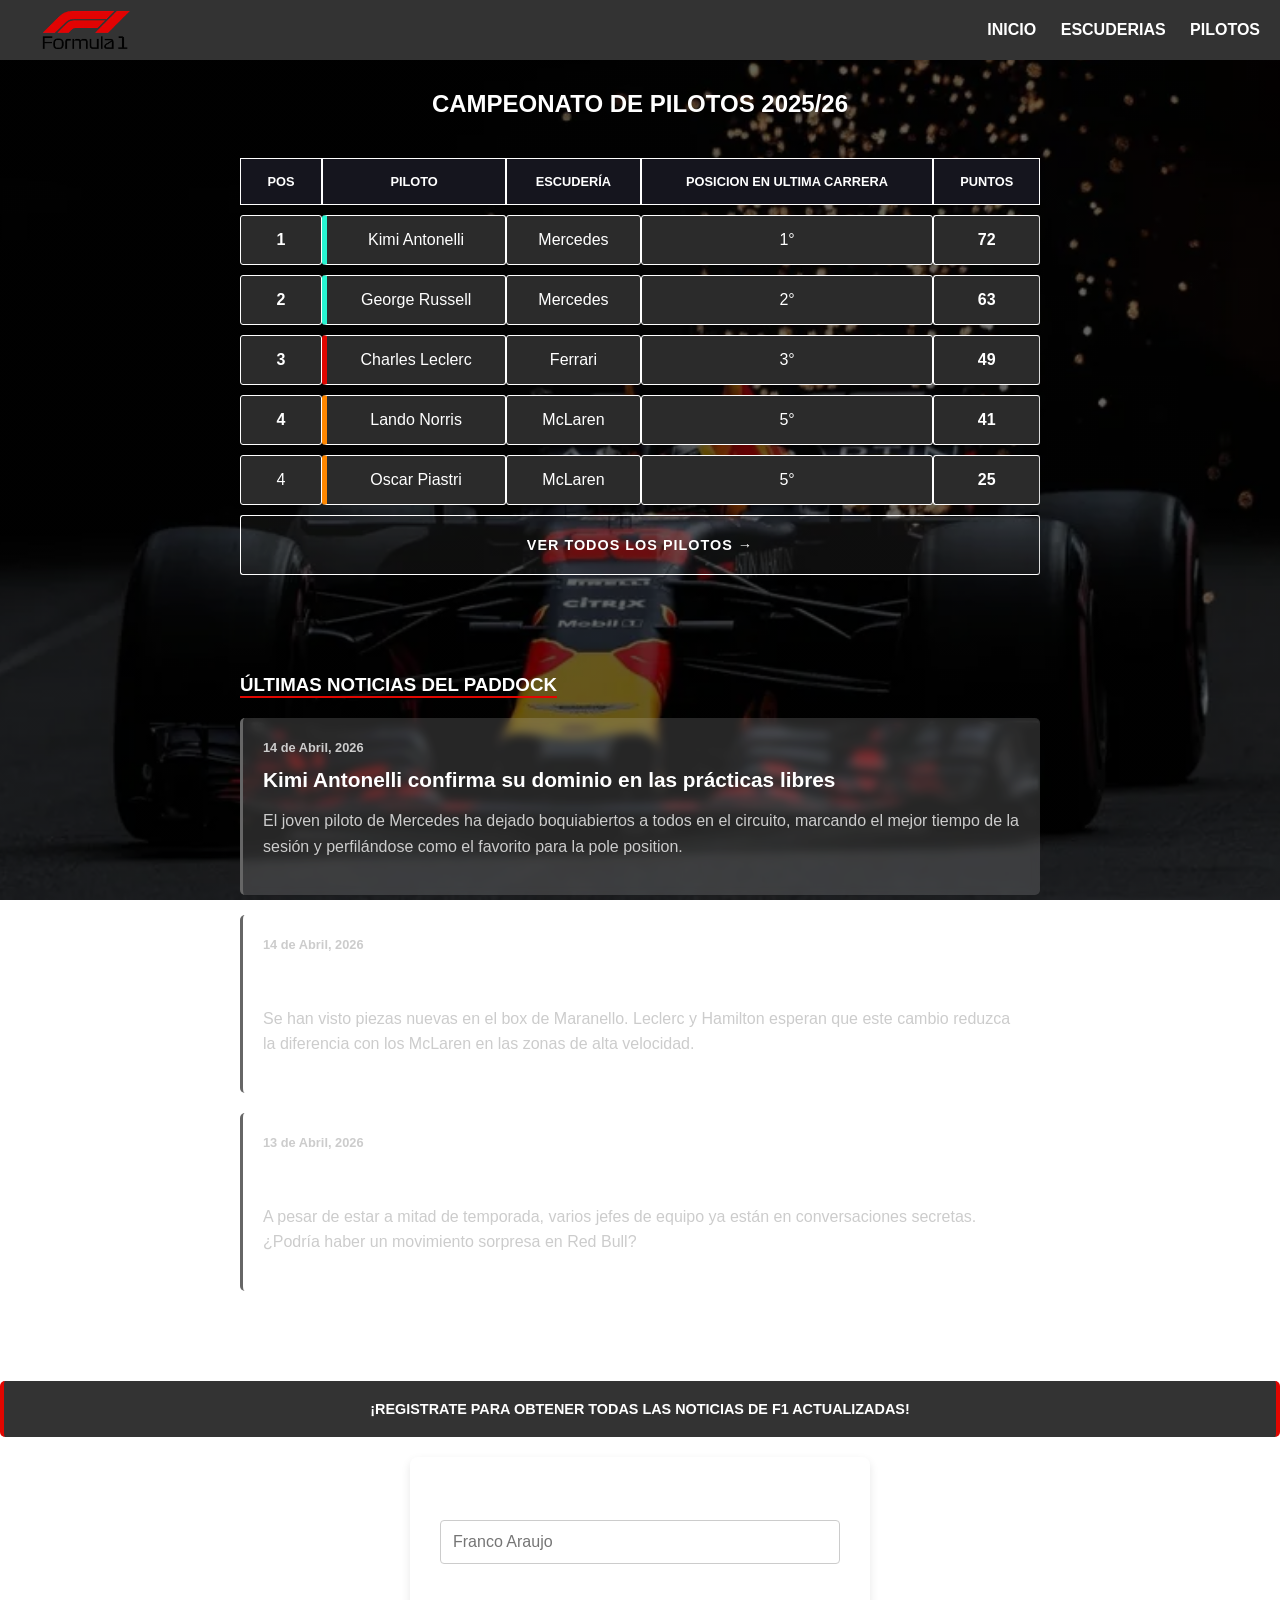
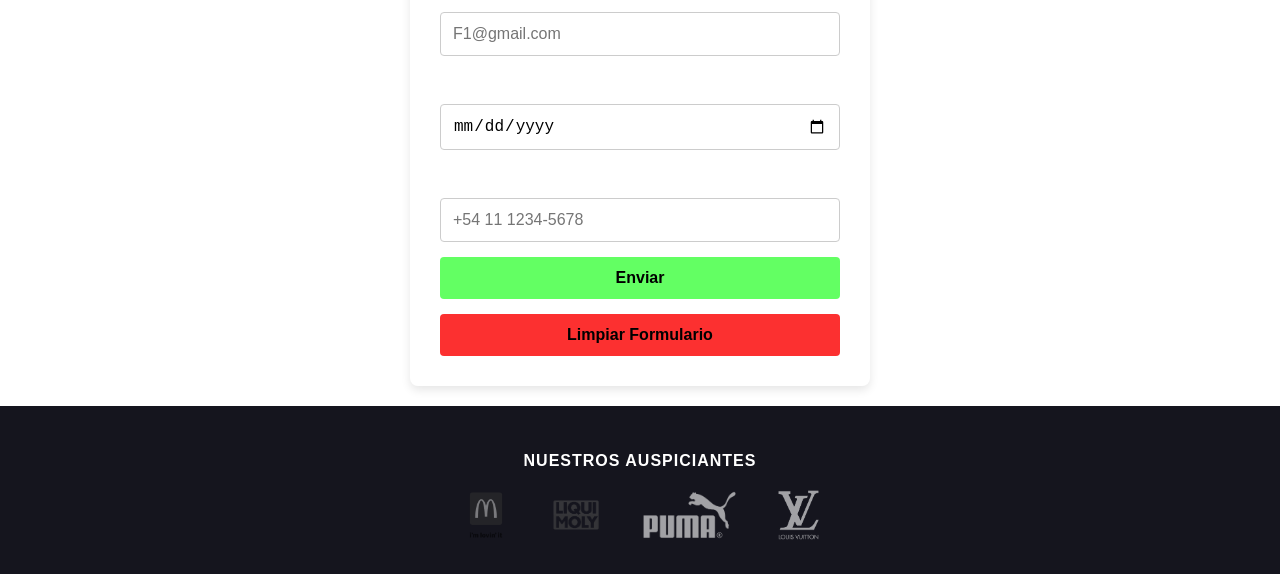
==== index.html @ 3418a6be "Add HTML files for main pages: index, escuderias, and pilotos" ====
<!doctype html>
<html lang="es"> <head>
    <title>Formula 1</title>
    <meta charset="utf-8" />
    <meta name="viewport" content="width=device-width, initial-scale=1" />
    <link rel="stylesheet" href="../CSS/style.css" />
  </head>
  <body alt="Logo Formula 1"> 
    <header class="navbarx"> 
      <h1><a href="./index.html"><img src="../img/F1_logo_mini.webp" alt="Logo Formula 1"></a></h1>
      <nav class="topnav">
        <a href="index.html">Inicio</a>
        <a href="escuderias.html">Escuderias</a>
        <a href="pilotos.html">Pilotos</a>
      </nav>
    </header>

    <div class="content">
  <h2 class="table-title">Campeonato de Pilotos 2025/26</h2>
  <table class="f1-table">
    <thead>
      <tr>
        <th>Pos</th>
        <th>Piloto</th>
        <th>Escudería</th>
        <th>Posicion en ultima carrera</th>
        <th>Puntos</th>
      </tr>
    </thead>
    <tbody>
      <tr >
        <td class="pos">1</td>
        <td class="mercedes-tabla">Kimi Antonelli</td>
        <td>Mercedes</td>
        <td>1°</td>
        <td class="pts">72</td>
      </tr>
      <tr >
        <td class="pos">2</td>
        <td class="mercedes-tabla">George Russell</td>
        <td>Mercedes</td>
        <td>2°</td>
        <td class="pts">63</td>
      </tr>
      <tr >
        <td class="pos">3</td>
        <td class="ferrari-tabla">Charles Leclerc</td>
        <td>Ferrari</td>
        <td>3°</td>
        <td class="pts">49</td>
      </tr>
      <tr >
        <td class="pos">4</td>
        <td class="mclaren-tabla">Lando Norris</td>
        <td>McLaren</td>
        <td>5°</td>
        <td class="pts">41</td>
      </tr>
      <tr >
        <td>4</td>
        <td class="mclaren-tabla">Oscar Piastri</td>
        <td>McLaren</td>
        <td>5°</td>
        <td class="pts">25</td>
      </tr>
      
    <tr class="view-more-row">
        <td colspan="5">
          <a href="pilotos.html" class="view-more-link">Ver todos los pilotos →</a>
        </td>
      </tr>
    </tbody>
  </table>
</div>
<section class="news-section">
    <h3>Últimas Noticias del Paddock</h3>
    
    <article class="news-card">
        <p class="news-date">14 de Abril, 2026</p>
        <h4>Kimi Antonelli confirma su dominio en las prácticas libres</h4>
        <p>El joven piloto de Mercedes ha dejado boquiabiertos a todos en el circuito, marcando el mejor tiempo de la sesión y perfilándose como el favorito para la pole position.</p>
    </article>

    <article class="news-card">
        <p class="news-date">14 de Abril, 2026</p>
        <h4>Rumores en Ferrari: ¿Nuevas mejoras en el fondo plano?</h4>
        <p>Se han visto piezas nuevas en el box de Maranello. Leclerc y Hamilton esperan que este cambio reduzca la diferencia con los McLaren en las zonas de alta velocidad.</p>
    </article>

    <article class="news-card">
        <p class="news-date">13 de Abril, 2026</p>
        <h4>El mercado de pases se enciende para 2027</h4>
        <p>A pesar de estar a mitad de temporada, varios jefes de equipo ya están en conversaciones secretas. ¿Podría haber un movimiento sorpresa en Red Bull?</p>
    </article>
</section>

    <div class="content">
      <p>¡Registrate para obtener todas las noticias de F1 actualizadas!</p>

      <form>
        <label for="newsletter">Nombre</label>
        <input type="text" placeholder="Franco Araujo" required name="Nombre" minlength="3">
        <label for="Email">Correo Electrónico</label>
        <input type="email" placeholder="F1@gmail.com" required name="Email">
        <label for="newsletter">Fecha de nacimiento</label>
        <input type="date" name="Fecha">
        <label for="phone">Número de teléfono</label>
        <input type="text" placeholder="+54 11 1234-5678" name="Teléfono">
        <input type="submit" value="Enviar">
        <input type="reset" value="Limpiar Formulario">
      </form>
    </div>
</body>
    <footer class="footer"> 
  <p>Nuestros auspiciantes</p>
  <div class="sponsors-container"> <a href="https://www.mcdonalds.com" target="_blank" class="sponsor-link">
      <img src="../img/mcdonalds-logo-png_seeklogo-514642.webp" alt="Logo MC DONALDS" class="sponsor-logo">
    </a>

    <a href="https://www.liqui-moly.com" target="_blank" class="sponsor-link">
      <img src="../img/liqui-moly-logo.webp" alt="Logo LIQUI MOLY" class="sponsor-logo">
    </a>

    <a href="https://www.puma.com" target="_blank" class="sponsor-link">
      <img src="../img/puma-logo-png.webp" alt="Logo PUMA" class="sponsor-logo">
    </a>

    <a href="https://la.louisvuitton.com/" target="_blank" class="sponsor-link">
      <img src="../img/Louis-Vuitton-Logo-PNG.webp" alt="Logo LOUIS VUITTON" class="sponsor-logo">
    </a>
    
    
  </div>
</footer>
  
</html>
---- CSS/style.css ----
.navbarx {
    display: flex;
    height: 60px;  
    justify-content: space-between; /* Empuja el logo a un extremo y la nav al otro */
    align-items: center; /* Los centra verticalmente */
    padding: 10px 20px;
    background-color: #333333; 
    color: white;
    position: sticky;  /*para que el nav se quede arriba al scrollear */       
    top: 0;                   /* Se queda pegado justo en el borde superior */
    z-index: 1000;            /* Asegura que pase por ENCIMA de las fotos y tablas */
    box-sizing: border-box;
    margin: auto;
}

/* Ajustamos el tamaño del logo para que quepa en el nav más chico */
.navbarx img {
    height: 100px;             
    width: auto;
    display: block;
}

/* El Menú de Navegación */
.topnav a {
    color: white;        
    text-decoration: none;     /* Quita el subrayado de los links */
    margin-left: 20px;         /* Separa los links entre sí */
    font-weight: bold;
    text-transform: uppercase;
    transition: 0.3s;          /* Para que el cambio de color sea suave */
}

/* Efecto al pasar el mouse (Hover) */
.topnav a:hover {
    color: #e10600;            /* Rojo al pasar el mouse */
}


/* Contenedor y Título */
.table-title {
    text-align: center;
    text-transform: uppercase;
    color: #ffffff;
    font-family: sans-serif;
    margin: 30px 0;
}

/* Estilo Base de la Tabla */
.f1-table {
    width: 90%;
    margin: auto;
}

.f1-table th {
    background-color: #15151e;
    color: white;
    padding: 15px;
    text-transform: uppercase;
    font-size: 0.8rem;
    border: 1px solid #ffffff;
    
}

.f1-table td {
    background-color: rgb(43, 43, 43);
    padding: 15px;
    text-align: center;
    border-radius: 3px;
    border: 1px solid white;
    
}
/* Alineación de datos */
.pos { font-weight: bold; text-align: center; width: 50px; }
.pts { font-weight: bold; text-align: center; }


.mercedes-tabla { border-left: 5px solid #27f4d2 !important;} 
.ferrari-tabla  { border-left: 5px solid #e10600 !important;} 
.mclaren-tabla  { border-left: 5px solid #ff8700 !important;} 
.redbull-tabla  { border-left: 5px solid #3671C6 !important;} 


.f1-table {
    max-width: 800px;
    border-collapse: separate; 
    border-spacing: 0 10px; /* Esto da el efecto de filas separadas */
}

/* 2. En lugar de darle el borde al <tr>, se lo damos a los <td> */
/* Pero solo a los de esa clase específica */

.mercedes-tabla td { border-top: 1px solid #ddd; border-bottom: 1px solid #ddd; }
.mercedes-tabla td:first-child { 
    border-left: 5px solid #27f4d2; 
}

.ferrari-tabla td { border-top: 1px solid #ddd; border-bottom: 1px solid #ddd; }
.ferrari-tabla td:first-child { 
    border-left: 5px solid #e10600; 
}

.mclaren-tabla td { border-top: 1px solid #ddd; border-bottom: 1px solid #ddd; }
.mclaren-tabla td:first-child { 
    border-left: 5px solid #ff8700; 
}

/* 3. Para que el resto de las celdas tengan el borde derecho */
.f1-table td:last-child {
    border-right: 1px solid #ddd;
}
  /* Estilo para la fila de "Ver más" */
.view-more-row td {
    text-align: center;
    padding: 20px !important; /* Le damos más aire */
    background-color: rgba(255, 255, 255, 0.05) !important; /* Un fondo sutil */
}

.view-more-link {
    color: #ffffff;
    text-decoration: none;
    font-weight: bold;
    text-transform: uppercase;
    font-size: 0.9rem;
    letter-spacing: 1px;
    transition: all 0.3s ease;
    display: inline-block;
}

.view-more-link:hover {
    color: rgb(255, 0, 0);
    transform: translateX(15px); /* Pequeño movimiento hacia la derecha */
}

/* Opcional: Quitar el borde de color de la escudería para esta fila */
.view-more-row {
    border-left: none !important;
}

/* Contenedor del formulario */
form {
    background-color: rgba(255, 255, 255, 0.15);
    padding: 30px;
    border-radius: 8px; /* Bordes redondeados */
    box-shadow: 0 4px 10px rgba(0, 0, 0, 0.1); /* Una sombra suave para darle relieve */
    max-width: 400px; /* Evita que el formulario sea gigante */
    margin: 20px auto; /* Lo centra en la pantalla */
    display: flex;
    flex-direction: column; /* Pone un input debajo del otro */
    gap: 15px; /* Crea espacio uniforme entre cada input */
}
form label {
    color: #ffffff;}

/* Estilo para los campos de texto, email y fecha */
input[type="text"],
input[type="email"],
input[type="date"] {
    padding: 12px;
    border: 1px solid #ccc;
    border-radius: 4px;
    font-size: 16px;
    outline: none;
    transition: border-color 0.3s;
}

/* Cambio de color cuando el usuario hace click para escribir */
input:focus {
    border-color: #e10600; /* para indicar que estás escribiendo ahí */
}

/* El botón de enviar */
input[type="submit"] {
    background-color: #63ff63;
    color: rgb(0, 0, 0);
    padding: 12px;
    border: none;
    border-radius: 4px;
    font-weight: bold;
    cursor: pointer; /* Cambia el cursor a una mano */
    transition: background-color 0.3s;
    font-size: 16px;
}
input[type="reset"] {
    background-color: #fc3030;
    color: rgb(0, 0, 0);
    padding: 12px;
    border: none;
    border-radius: 4px;
    font-weight: bold;
    cursor: pointer; /* Cambia el cursor a una mano */
    transition: background-color 0.3s;
    font-size: 16px;
}

/* Efecto al pasar el mouse por el botón */
input[type="submit"]:hover {
    background-color: #35ff23; /* Un rojo más oscuro al presionar */
}
input[type="reset"]:hover {
    background-color: #ff0000; /* Un rojo más oscuro al presionar */
}
body {
    
    background-image: linear-gradient(rgba(0, 0, 0, 0.6), rgba(0, 0, 0, 0.6)), 
                      url(../img/f1_wallpaper.webp);
    
    background-size: cover;       /* La imagen cubre toda la pantalla */
    background-position: center;  /* Centra la foto */
    background-attachment: fixed; /* La imagen se queda quieta mientras haces scroll */
    background-repeat: no-repeat;
    margin: 0;
    font-family: Arial, sans-serif;
    color: white; /* Texto blanco para que resalte */
}

/* Estilos para el Footer */
.footer {
    background-color: #15151e; 
    color: white;
    padding: 30px 20px;
    text-align: center;
}

.footer p {
    text-transform: uppercase;
    font-weight: bold;
    margin-bottom: 20px;
    letter-spacing: 1px;
}

/* 1. Contenedor de logos: Alineación con Flexbox */
.sponsors-container {
    display: flex;
    justify-content: center; /* Centra los logos horizontalmente */
    align-items: center;     /* Los centra verticalmente entre ellos */
    gap: 40px;               /* Espacio uniforme entre cada logo */
    flex-wrap: wrap;         /* Si no caben en la pantalla (móvil), se bajan */
}

/* 2. Estilo base de los logos */
.sponsor-logo {
    height: 50px;            /* Controlamos la altura para que sean uniformes */
    width: auto;             /* Mantiene la proporción */
    
    /* Filtro a Blanco y Negro y opacidad baja */
    filter: grayscale(100%); /* Convierte a B&N completo */
    opacity: 0.6;            /* Lo hace un poco transparente */
    transition: all 0.4s ease; /* Suaviza el cambio al pasar el mouse */
}

/* 3. Efecto al pasar el mouse (Hover) */
.sponsor-link:hover .sponsor-logo {
    filter: grayscale(0%);   /* Vuelve a su color original */
    opacity: 1;              /* Opacidad total */
    transform: scale(1.8);   /* aumento de tamaño */
}

.news-section {
    max-width: 800px;
    margin: 50px auto; /* Mucho margen arriba y abajo para forzar el scroll */
    padding: 20px;
}

.news-section h3 {
    color: #ffffff;
    text-transform: uppercase;
    border-bottom: 2px solid #e10600;
    display: inline-block;
    margin-bottom: 20px;
}

.news-card {
    background: rgba(255, 255, 255, 0.15); 
    backdrop-filter: blur(5px); 
    padding: 20px;
    margin-bottom: 20px;
    border-radius: 5px;
    border-left: 3px solid #666;
    transition: transform 0.3s ease;
}

.news-card:hover {
    transform: translateX(10px); /* Se mueve un poquito al pasar el mouse */
    background: rgba(255, 255, 255, 0.1);
}

.news-date {
    color: #e10600;
    font-size: 0.8rem;
    font-weight: bold;
    margin: 0;
}

.news-card h4 {
    margin: 10px 0;
    color: #fff;
    font-size: 1.3rem;
}

.news-card p {
    color: #ccc;
    line-height: 1.6;
}

.content p {
    background-color: rgba(0, 0, 0, 0.8); /* Negro con 80% de opacidad */
    color: white;
    padding: 20px 40px;       /* Espacio interno para que el texto no toque los bordes del fondo */
    border-radius: 5px;       /* Bordes un poco redondeados estilo F1 */
    border-right:4px solid  #e10600;
    border-left: 4px solid #e10600; /* Detalle en rojo F1 para combinar con la tabla */
    font-weight: bold;
    text-transform: uppercase;
    font-size: 0.9rem;
    text-align: center;
}



/* Contenedor principal de las tarjetas */
.pilots-container {
    display: flex;
    flex-wrap: wrap;         /* Permite que las tarjetas bajen a la siguiente fila */
    justify-content: center; /* Centra las tarjetas si sobra espacio */
    gap: 25px;               /* Espacio entre tarjetas */
    padding: 40px 5%;
}

/* Estilo de la Tarjeta Individual */
.pilot-card {
    background-color: #15151e; /* Fondo oscuro */
    width: 280px;              /* Ancho fijo  */
    border-radius: 15px;
    overflow: hidden;          /* Corta la imagen si sobresale de los bordes redondeados */
    position: relative;
    border-bottom: 5px solid #666; 
    transition: transform 0.3s ease, box-shadow 0.3s ease;
}

.pilot-card:hover {
    transform: translateY(-10px); /* Efecto de levitación */
    box-shadow: 0 10px 20px rgba(0,0,0,0.5);
}

/* Número del piloto arriba a la derecha */
.pilot-number {
    position: absolute;
    top: 10px;
    right: 15px;
    font-size: 2rem;
    font-weight: 900;
    color: rgb(0, 0, 0, 0.7); /* Estilo marca de agua */
    font-style: italic;
    z-index: 10;
}

/* Imagen del piloto */
.pilot-img {
    width: 100%;
    height: 300px;
    object-fit: cover; /* Ajusta la foto sin deformarla */
    filter: grayscale(20%); /* Un toque artístico */
}

/* Información del piloto (Nombre, País, etc) */
.pilot-info {
    padding: 20px;
    background: linear-gradient(transparent, #15151e 20%);
    margin-top: -50px; /* Sube el texto sobre la imagen */
    position: relative;
}

.pilot-country {
    color: #ffffff;
    font-size: 0.8rem;
    text-transform: uppercase;
    
}

.pilot-info h4 {
    margin: 5px 0;
    font-size: 1.5rem;
    color: white;
}

.pilot-team {
    color: #ccc;
    margin: 0;
    font-size: 0.9rem;
}

/* Colores por Escudería */
.mercedes { border-bottom-color: #27f4d2; }
.ferrari { border-bottom-color: #e10600; }
.mclaren { border-bottom-color: #ff8700; }
.alpine { border-bottom-color: #2173B8; }
.redbull { border-bottom-color: #215bac; }
.cadillac { border-bottom-color: #585858; }
.astonmartin { border-bottom-color: #1d4728; }

/* Contenedor que permite el scroll horizontal */ 
/*Aca empieza el css de escuderias*/
.carousel-container {
    display: flex;
    overflow-x: auto;          /* Habilita el scroll horizontal */
    scroll-snap-type: x mandatory; /* El truco: obliga a las fotos a "encajar" */
    gap: 20px;
    padding: 20px;
    scrollbar-width: none;     /* Oculta la barra de scroll en Firefox */
}

.carousel-container::-webkit-scrollbar {
    display: none;             /* Oculta la barra de scroll en Chrome/Safari */
}

/* Cada item del carrusel */
.carousel-item {
    flex: 0 0 100%;             /* Cada foto ocupa el 80% del ancho de la pantalla */
    scroll-snap-align: center;  /* Al scrollear, la foto se centra automáticamente */
    position: relative;
    border-radius: 15px;
    overflow: hidden;
    background-color: #15151e;
}

.carousel-item img {
    width: 100%vw;
    height: 70vh;             /* Altura fija para los monoplazas */
    object-fit: cover;         /* Para que la foto no se deforme */
    display: block;
}

/* Texto sobre la imagen */
.carousel-caption {
    position: absolute;
    bottom: 0;
    left: 0;
    right: 0;
    background: linear-gradient(transparent, rgba(0,0,0,0.9));
    padding: 40px 20px 20px;
    color: white;
}

.carousel-caption h3 {
    background-color: rgba(0, 0, 0, 0.8); /* Negro con 80% de opacidad */
    color: white;
    padding: 20px 40px;       /* Espacio interno para que el texto no toque los bordes del fondo */
    border-radius: 5px;       /* Bordes un poco redondeados estilo F1 */
    border-right:4px solid  #e10600;
    border-left: 4px solid #e10600; /* Detalle en rojo F1 para combinar con la tabla */
    font-weight: bold;
    text-transform: uppercase;
    font-size: 0.9rem;
    text-align: center;
}

.instruction {
    text-align: center;
    color: #666;
    font-size: 1.5rem;
    margin-top: 10px;
    text-transform: uppercase;
}

.section-title {
    text-align: center;
    color: #ffffff;
    font-size: 2rem;
    margin-top: 10px;
    text-transform: uppercase;
}
.carousel-caption {
    background-color: rgba(0.1, 0.1, 0.1, 0.7);
}
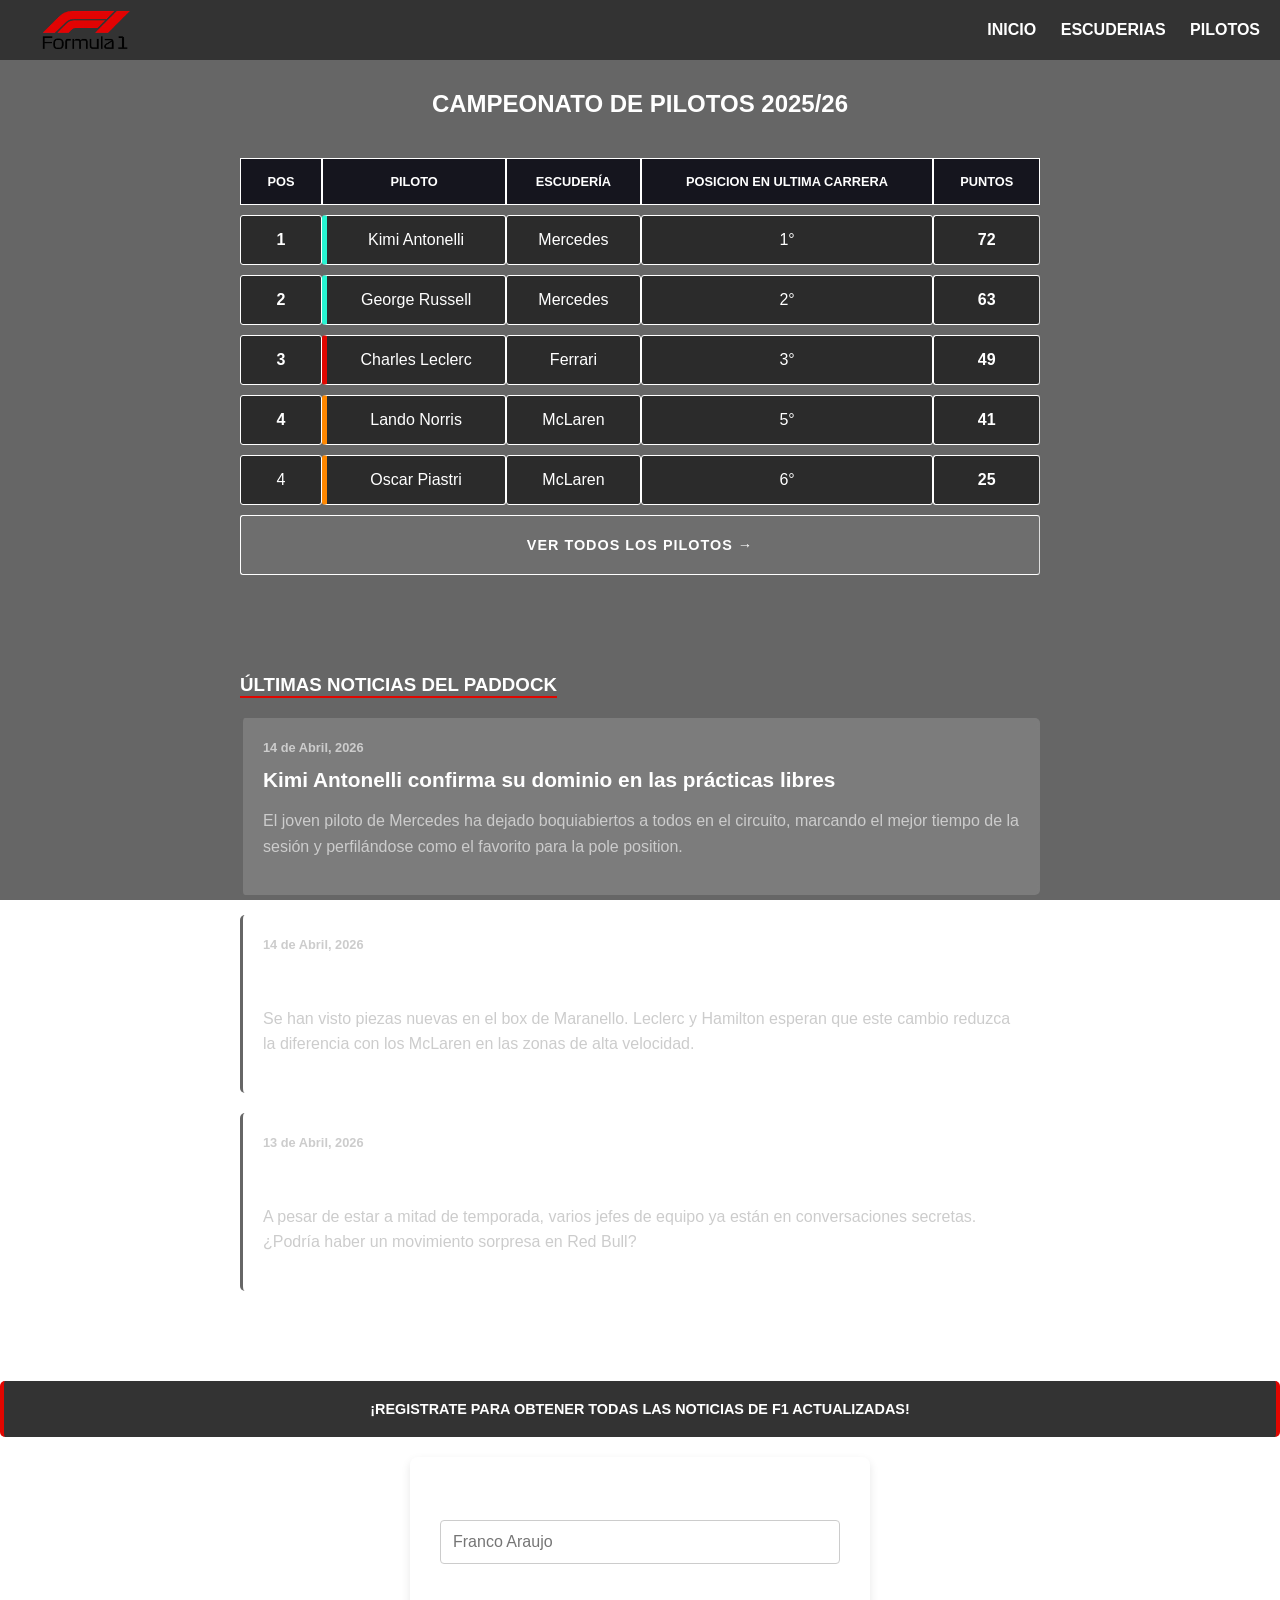
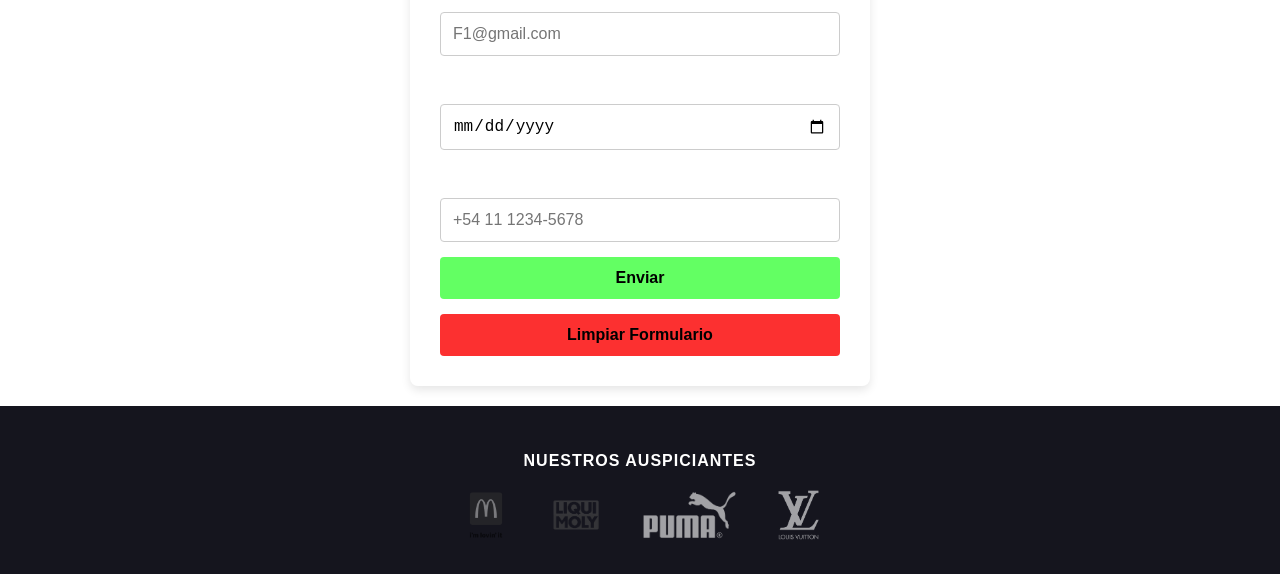
==== commit c5483b00: "modificaciones" ====
--- a/index.html
+++ b/index.html
@@ -3,11 +3,11 @@
     <title>Formula 1</title>
     <meta charset="utf-8" />
     <meta name="viewport" content="width=device-width, initial-scale=1" />
-    <link rel="stylesheet" href="../CSS/style.css" />
+    <link rel="stylesheet" href="./CSS/style.css" />
   </head>
-  <body alt="Logo Formula 1"> 
+  <body> 
     <header class="navbarx"> 
-      <h1><a href="./index.html"><img src="../img/F1_logo_mini.webp" alt="Logo Formula 1"></a></h1>
+      <h1><a href="./index.html"><img src="./img/F1_logo_mini.webp" alt="Logo Formula 1"></a></h1>
       <nav class="topnav">
         <a href="index.html">Inicio</a>
         <a href="escuderias.html">Escuderias</a>
@@ -60,7 +60,7 @@
         <td>4</td>
         <td class="mclaren-tabla">Oscar Piastri</td>
         <td>McLaren</td>
-        <td>5°</td>
+        <td>6°</td>
         <td class="pts">25</td>
       </tr>
       
@@ -114,19 +114,19 @@
     <footer class="footer"> 
   <p>Nuestros auspiciantes</p>
   <div class="sponsors-container"> <a href="https://www.mcdonalds.com" target="_blank" class="sponsor-link">
-      <img src="../img/mcdonalds-logo-png_seeklogo-514642.webp" alt="Logo MC DONALDS" class="sponsor-logo">
+      <img src="./img/mcdonalds-logo-png_seeklogo-514642.webp" alt="Logo MC DONALDS" class="sponsor-logo">
     </a>
 
     <a href="https://www.liqui-moly.com" target="_blank" class="sponsor-link">
-      <img src="../img/liqui-moly-logo.webp" alt="Logo LIQUI MOLY" class="sponsor-logo">
+      <img src="./img/liqui-moly-logo.webp" alt="Logo LIQUI MOLY" class="sponsor-logo">
     </a>
 
     <a href="https://www.puma.com" target="_blank" class="sponsor-link">
-      <img src="../img/puma-logo-png.webp" alt="Logo PUMA" class="sponsor-logo">
+      <img src="./img/puma-logo-png.webp" alt="Logo PUMA" class="sponsor-logo">
     </a>
 
     <a href="https://la.louisvuitton.com/" target="_blank" class="sponsor-link">
-      <img src="../img/Louis-Vuitton-Logo-PNG.webp" alt="Logo LOUIS VUITTON" class="sponsor-logo">
+      <img src="./img/Louis-Vuitton-Logo-PNG.webp" alt="Logo LOUIS VUITTON" class="sponsor-logo">
     </a>
     
     
--- a/CSS/style.css
+++ b/CSS/style.css
@@ -202,7 +202,7 @@
 body {
     
     background-image: linear-gradient(rgba(0, 0, 0, 0.6), rgba(0, 0, 0, 0.6)), 
-                      url(../img/f1_wallpaper.webp);
+                      url(./img/f1_wallpaper.webp);
     
     background-size: cover;       /* La imagen cubre toda la pantalla */
     background-position: center;  /* Centra la foto */
